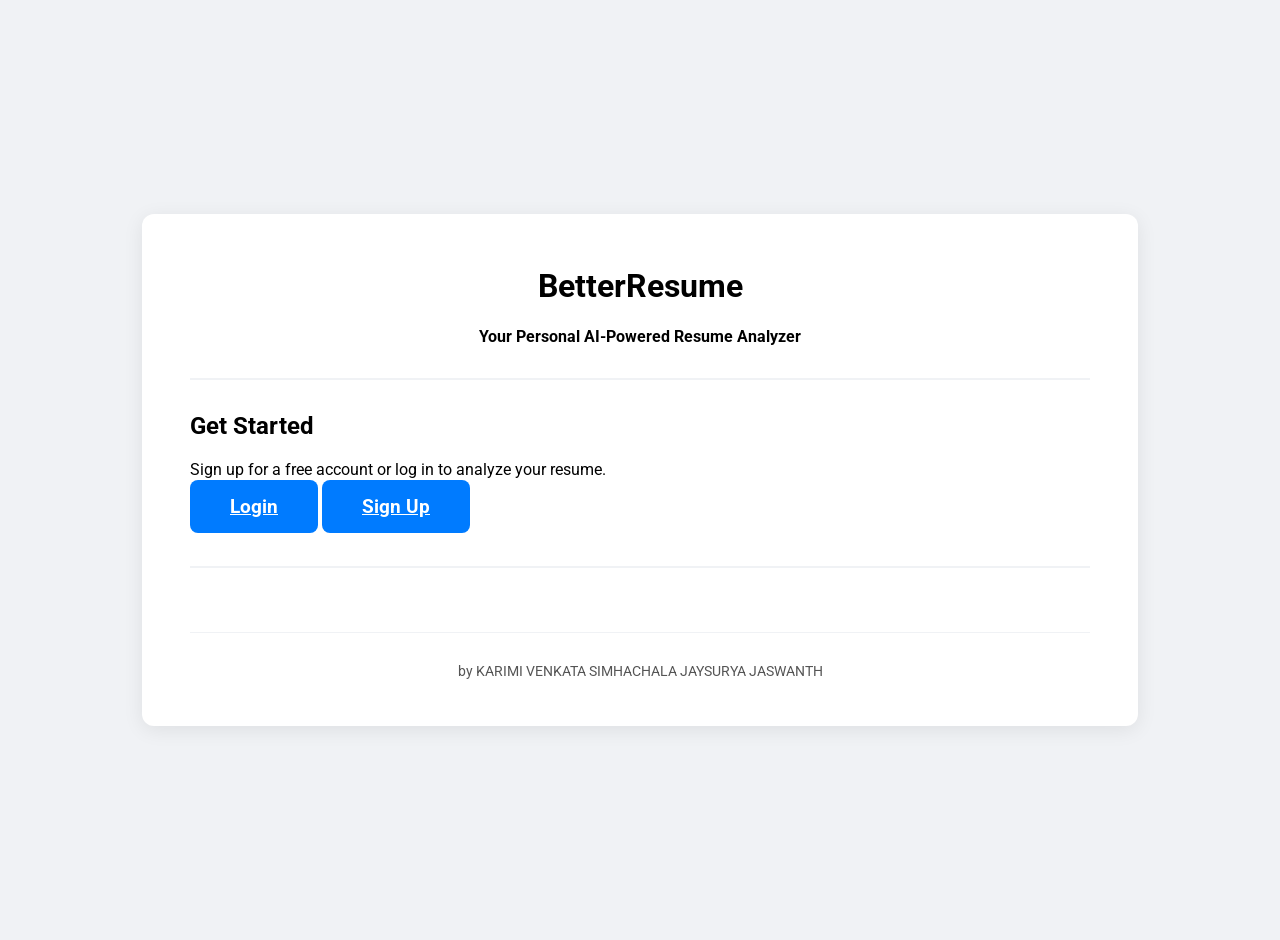
==== templates/index.html @ 8d2e4de2 "feat: Add complete user authentication flow" ====
<!DOCTYPE html>
<html lang="en">
<head>
    <meta charset="UTF-8">
    <meta name="viewport" content="width=device-width, initial-scale=1.0">
    <title>Welcome to BetterResume</title>
    <link rel="stylesheet" href="/static/style.css">
</head>
<body>
    <div class="main-container">
        <header>
            <h1>BetterResume</h1>
            <p>Your Personal AI-Powered Resume Analyzer</p>
        </header>

        <main>
            <div class="landing-cta">
                <h2>Get Started</h2>
                <p>Sign up for a free account or log in to analyze your resume.</p>
                <div class="button-container-row">
                    <a href="/login" class="btn-analyze">Login</a>
                    <a href="/signup" class="btn-analyze btn-secondary">Sign Up</a>
                </div>
            </div>
            
            <section class="features-section">
                </section>
        </main>
        <footer>
            <p>by KARIMI VENKATA SIMHACHALA JAYSURYA JASWANTH</p>
        </footer>
    </div>
</body>
</html>
---- static/style.css ----
/* static/style.css */
@import url('https://fonts.googleapis.com/css2?family=Roboto:wght@400;500;700&display=swap');

/* --- Variable Definitions --- */
:root {
    --primary-blue: #007bff; /* A nice, accessible light blue */
    --hover-blue: #0056b3;
    --background-color: #f0f2f5; /* A very light grey background */
    --container-bg: #ffffff;
    --text-primary: #000000;
    --text-secondary: #555555;
    --border-color: #dddddd;
}

/* --- General Body & Font Styling --- */
body {
    font-family: 'Roboto', sans-serif;
    background-color: var(--background-color);
    color: var(--text-primary);
    margin: 0;
    padding: 20px;
    display: flex;
    justify-content: center;
    align-items: center;
    min-height: 100vh;
}

/* --- Main Container & Header --- */
.main-container {
    background-color: var(--container-bg);
    padding: 2rem 3rem;
    border-radius: 12px;
    box-shadow: 0 4px 20px rgba(0,0,0,0.08);
    width: 100%;
    max-width: 900px;
}

header {
    text-align: center;
    margin-bottom: 2rem;
    color: var(--text-primary);
    font-weight: 700;
    border-bottom: 2px solid var(--background-color);
    padding-bottom: 1rem;
}

/* --- Form Layout --- */
.form-columns {
    display: flex;
    gap: 2rem;
    margin-bottom: 2rem;
}

.form-group {
    flex: 1; /* Each column takes up equal space */
}

label {
    display: block;
    font-weight: 500;
    margin-bottom: 0.75rem;
    font-size: 1.1rem;
}

/* --- Form Element Styling --- */
textarea {
    width: 100%;
    padding: 10px;
    border: 1px solid var(--border-color);
    border-radius: 8px;
    font-size: 1rem;
    box-sizing: border-box;
    resize: vertical;
    transition: border-color 0.3s;
}

textarea:focus {
    outline: none;
    border-color: var(--primary-blue);
}

.file-upload-wrapper {
    border: 2px dashed var(--border-color);
    border-radius: 8px;
    padding: 2rem;
    text-align: center;
    position: relative;
    cursor: pointer;
    transition: border-color 0.3s, background-color 0.3s;
}

.file-upload-wrapper:hover {
    border-color: var(--primary-blue);
    background-color: #f8f9fa;
}

.file-upload-wrapper input[type="file"] {
    position: absolute;
    width: 100%;
    height: 100%;
    top: 0;
    left: 0;
    opacity: 0;
    cursor: pointer;
}

#file-name-display {
    color: var(--text-secondary);
    font-weight: 500;
}

/* --- Button --- */
.button-container {
    text-align: center;
}

.btn-analyze {
    background-color: var(--primary-blue);
    color: white;
    font-size: 1.2rem;
    font-weight: 700;
    padding: 15px 40px;
    border: none;
    border-radius: 8px;
    cursor: pointer;
    transition: background-color 0.3s, transform 0.2s;
}

.btn-analyze:hover {
    background-color: var(--hover-blue);
    transform: translateY(-2px);
}

.btn-analyze:disabled {
    background-color: #a0a0a0;
    cursor: not-allowed;
    transform: none;
}

/* === "What You'll Get" Feature Section Styling === */

.features-section {
    margin-top: 3rem;
    padding-top: 2rem;
    border-top: 2px solid var(--background-color);
    text-align: center;
}

.features-section h2 {
    margin-bottom: 2rem;
    font-size: 1.8rem;
    color: var(--text-primary);
}

.features-grid {
    display: grid;
    /* This creates the 2x2 grid by default */
    grid-template-columns: repeat(2, 1fr);
    gap: 1.5rem;
}

.feature-card {
    background-color: #f8f9fa;
    border: 1px solid var(--border-color);
    padding: 1.5rem;
    border-radius: 10px;
    text-align: left;
}

.feature-card h3 {
    margin-top: 0;
    color: var(--primary-blue);
    font-size: 1.2rem;
}

.feature-card p {
    font-size: 0.95rem;
    color: var(--text-secondary);
    line-height: 1.5;
}

/* Responsive adjustments for the features grid */
@media (max-width: 600px) {
    .features-grid {
        /* On small screens, switch to a single column */
        grid-template-columns: 1fr;
    }
}

/* --- Footer & Misc --- */
footer {
    text-align: center;
    margin-top: 2rem;
    padding-top: 1rem;
    border-top: 1px solid var(--background-color);
    color: var(--text-secondary);
    font-size: 0.9rem;
}

.error-box {
    background-color: #f8d7da;
    color: #721c24;
    padding: 1rem;
    border: 1px solid #f5c6cb;
    border-radius: 8px;
    margin-bottom: 1.5rem;
    text-align: center;
}

/* --- Responsive Design --- */
@media (max-width: 768px) {
    .form-columns {
        flex-direction: column;
    }
    .main-container {
        padding: 1.5rem;
    }
}

/* === RESULTS PAGE STYLING === */

.result-page {
    max-width: 900px;
}

.scores-container {
    display: grid;
    grid-template-columns: 1fr 1fr;
    gap: 2rem;
    margin-bottom: 2.5rem;
}

.score-card {
    background-color: #f8f9fa;
    padding: 1.5rem;
    border-radius: 10px;
    border: 1px solid var(--border-color);
    text-align: center;
}

.score-card h2 {
    margin-top: 0;
    font-size: 1.2rem;
    color: var(--text-secondary);
}

.score-value {
    font-size: 2.8rem;
    font-weight: 700;
    color: var(--primary-blue);
    margin: 0.5rem 0;
}

.progress-bar-container {
    background-color: #e9ecef;
    border-radius: 10px;
    height: 12px;
    width: 100%;
    margin: 1rem 0;
    overflow: hidden;
}

.progress-bar {
    background-color: var(--primary-blue);
    height: 100%;
    border-radius: 10px;
    transition: width 0.5s ease-in-out;
}

.score-explanation {
    font-size: 0.9rem;
    color: var(--text-secondary);
    margin-bottom: 0;
}

.analysis-section {
    margin-bottom: 2rem;
}

.analysis-section h2 {
    font-size: 1.5rem;
    color: var(--text-primary);
    border-bottom: 2px solid var(--primary-blue);
    padding-bottom: 0.5rem;
    margin-bottom: 1rem;
}

.content-box {
    background-color: var(--container-bg);
    padding: 1.5rem;
    border-radius: 8px;
    border: 1px solid #e7e7e7;
}

/* Markdown Content Styling */
.markdown-content h3, .markdown-content h4 {
    color: var(--text-primary);
    margin-top: 1.5rem;
}

.markdown-content ul {
    padding-left: 20px;
    list-style-type: '✅ ';
}

.markdown-content li {
    margin-bottom: 0.75rem;
}

.markdown-content strong {
    color: var(--primary-blue);
}

/* Next Steps / Action Items */
.action-items .action-item {
    background-color: #e7f3ff;
    border-left: 5px solid var(--primary-blue);
    padding: 1rem;
    margin-bottom: 1rem;
    border-radius: 0 5px 5px 0;
}

.action-items .action-item.priority-high {
    background-color: #fff4e5;
    border-left-color: #ff9800;
}

.action-items .action-item:last-child {
    margin-bottom: 0;
}

.result-footer {
    text-align: center;
    margin-top: 2rem;
}

.result-footer a {
    display: inline-block;
    width: auto;
    margin-bottom: 1.5rem;
}

.result-footer p {
    color: var(--text-secondary);
    font-size: 0.9rem;
}

/* Responsive adjustments for results page */
@media (max-width: 768px) {
    .scores-container {
        grid-template-columns: 1fr;
    }
}

/* --- Auth Page Styles --- */
.auth-switch {
    text-align: center;
    margin-top: 1.5rem;
    color: var(--text-secondary);
}
.auth-switch a {
    color: var(--primary-blue);
    font-weight: 500;
    text-decoration: none;
}
.auth-switch a:hover {
    text-decoration: underline;
}
.success-box {
    background-color: #d4edda;
    color: #155724;
    padding: 1rem;
    border: 1px solid #c3e6cb;
    border-radius: 8px;
    margin-bottom: 1.5rem;
    text-align: center;
}
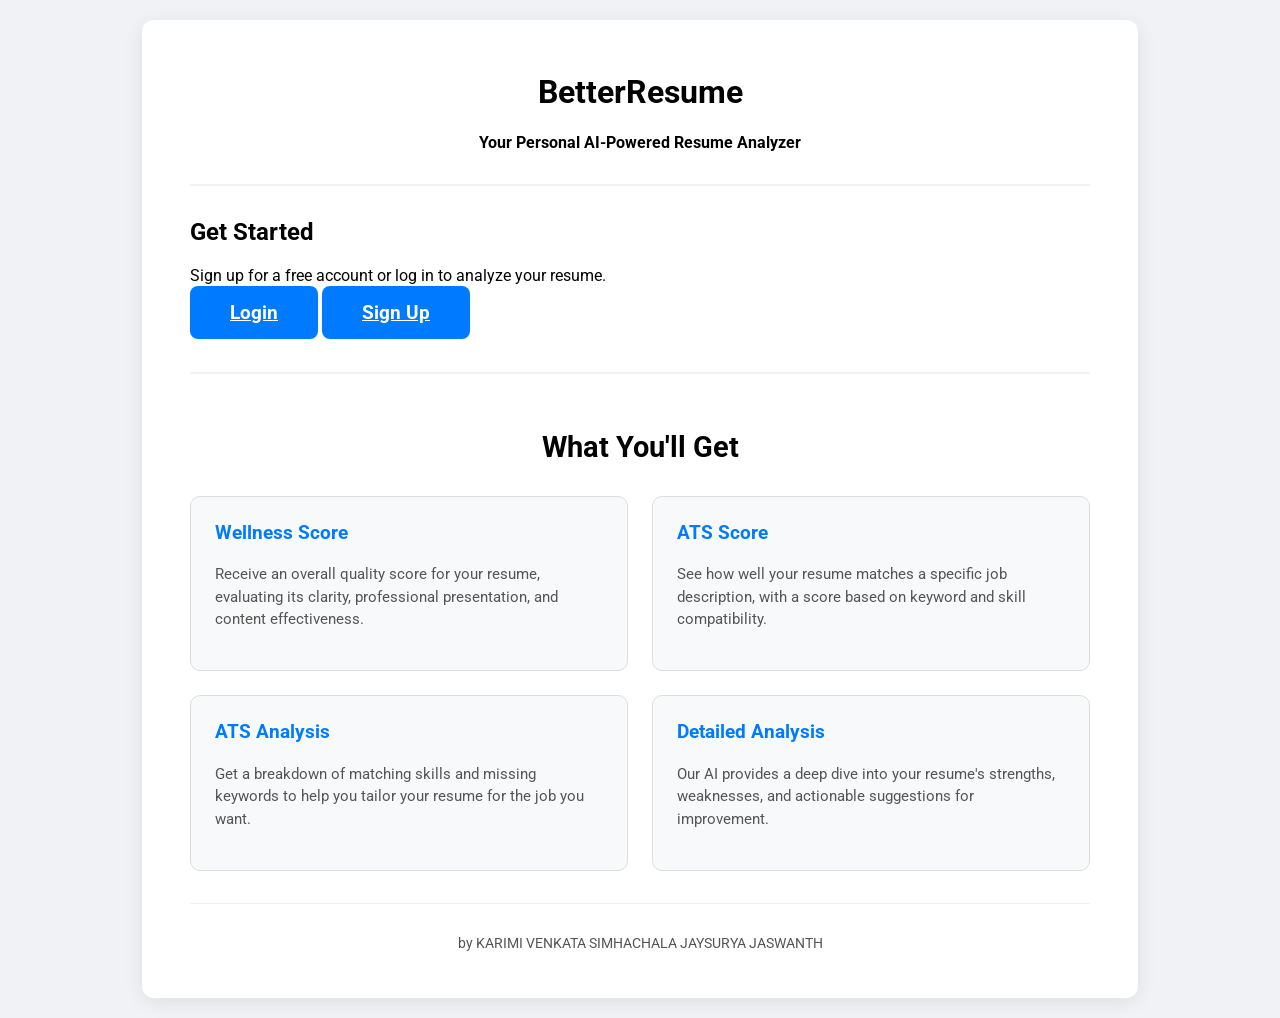
==== commit 8a6377ca: "feat: Add complete user authentication flow" ====
--- a/templates/index.html
+++ b/templates/index.html
@@ -24,7 +24,26 @@
             </div>
             
             <section class="features-section">
-                </section>
+                <h2>What You'll Get</h2>
+                <div class="features-grid">
+                    <div class="feature-card">
+                        <h3>Wellness Score</h3>
+                        <p>Receive an overall quality score for your resume, evaluating its clarity, professional presentation, and content effectiveness.</p>
+                    </div>
+                    <div class="feature-card">
+                        <h3>ATS Score</h3>
+                        <p>See how well your resume matches a specific job description, with a score based on keyword and skill compatibility.</p>
+                    </div>
+                    <div class="feature-card">
+                        <h3>ATS Analysis</h3>
+                        <p>Get a breakdown of matching skills and missing keywords to help you tailor your resume for the job you want.</p>
+                    </div>
+                    <div class="feature-card">
+                        <h3>Detailed Analysis</h3>
+                        <p>Our AI provides a deep dive into your resume's strengths, weaknesses, and actionable suggestions for improvement.</p>
+                    </div>
+                </div>
+            </section>
         </main>
         <footer>
             <p>by KARIMI VENKATA SIMHACHALA JAYSURYA JASWANTH</p>
--- a/static/style.css
+++ b/static/style.css
@@ -374,4 +374,9 @@
     border-radius: 8px;
     margin-bottom: 1.5rem;
     text-align: center;
+}
+
+.auth-form {
+    max-width: 400px; /* Sets a nice width for the form */
+    margin: 0 auto;   /* This is the magic that centers it */
 }
